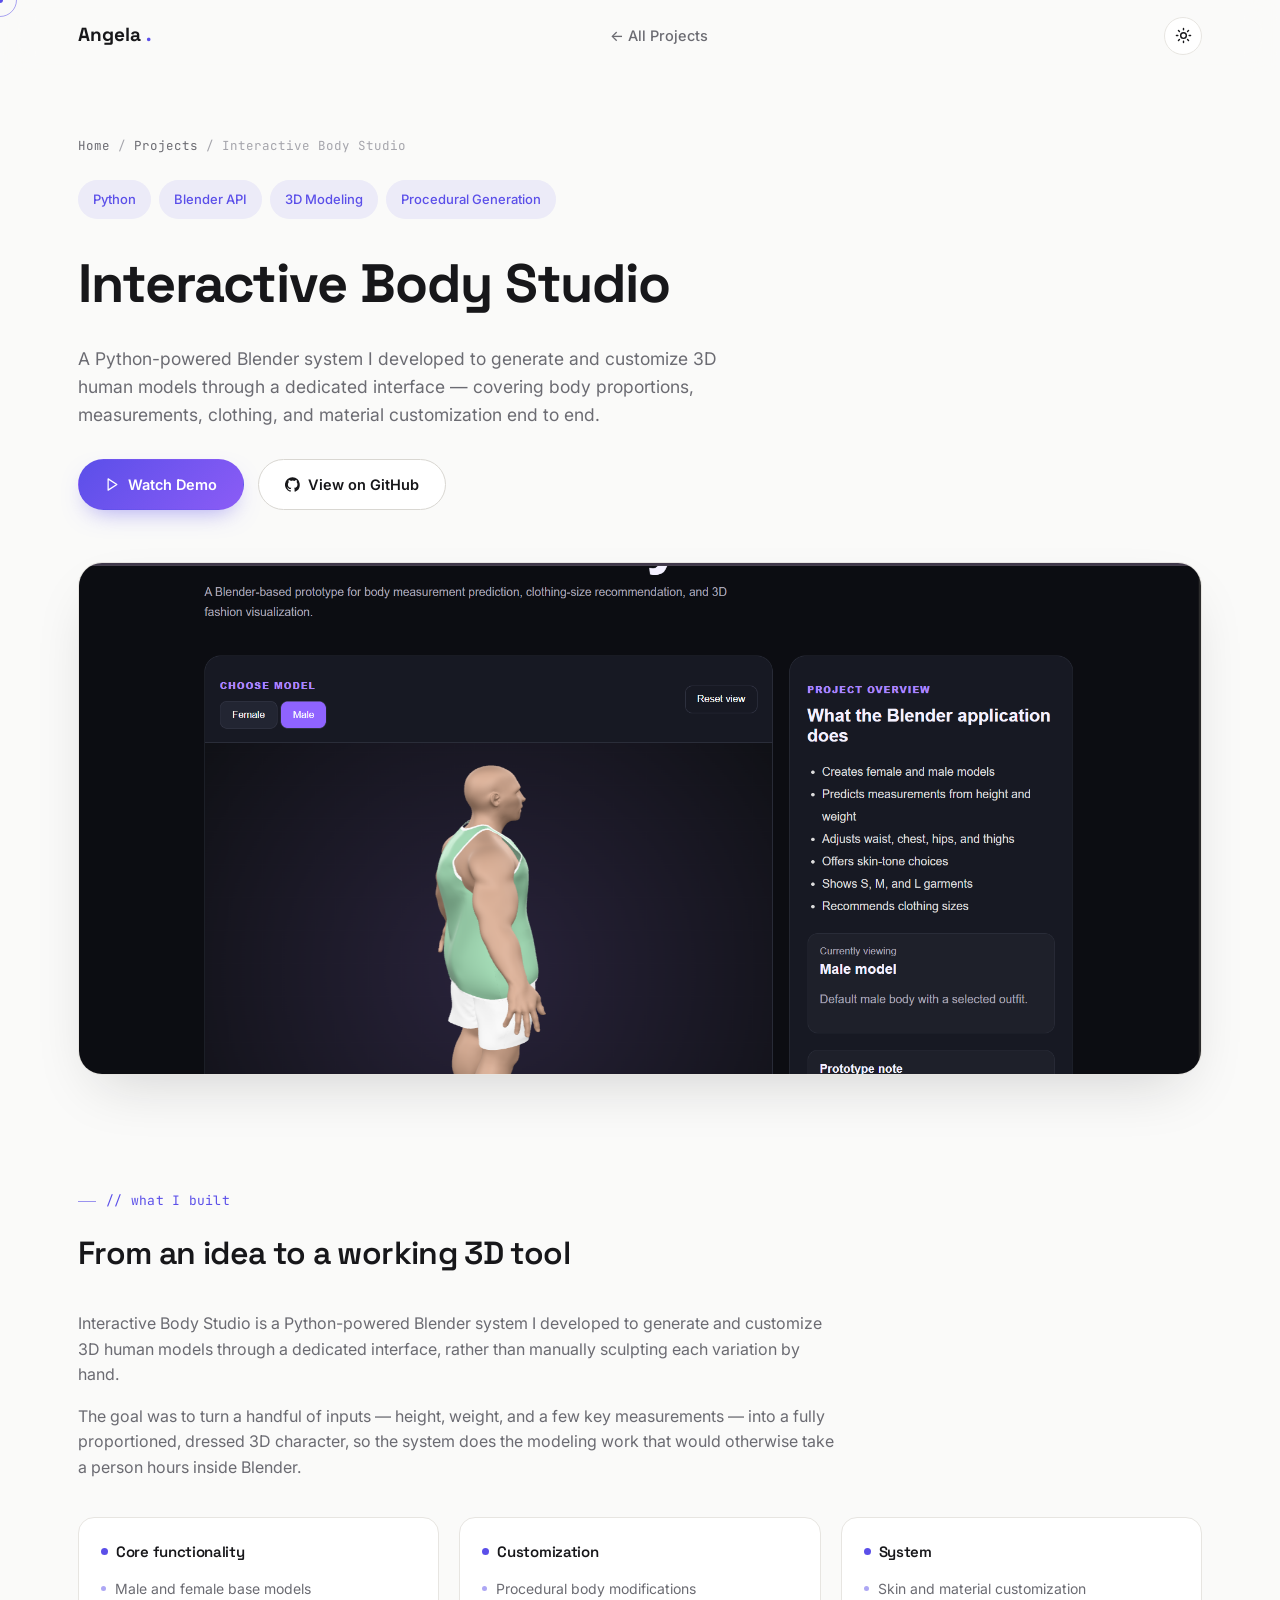
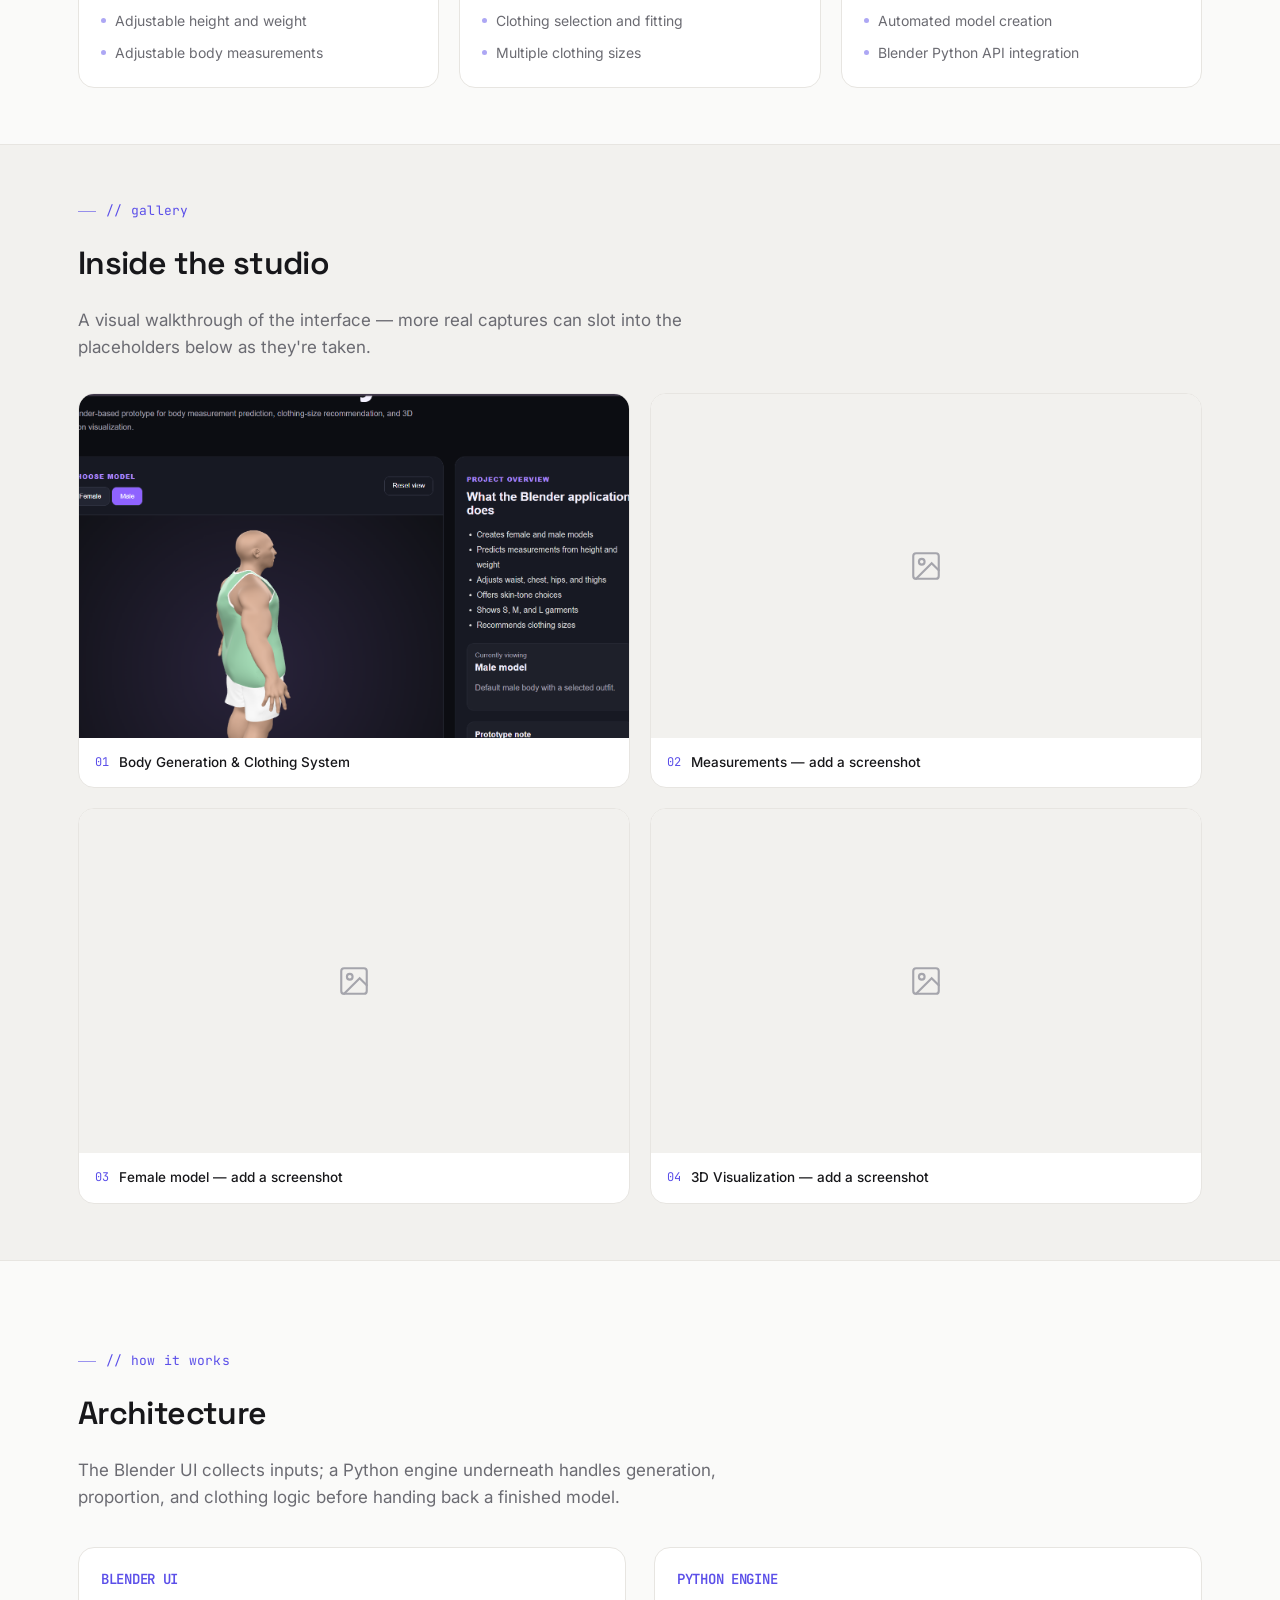
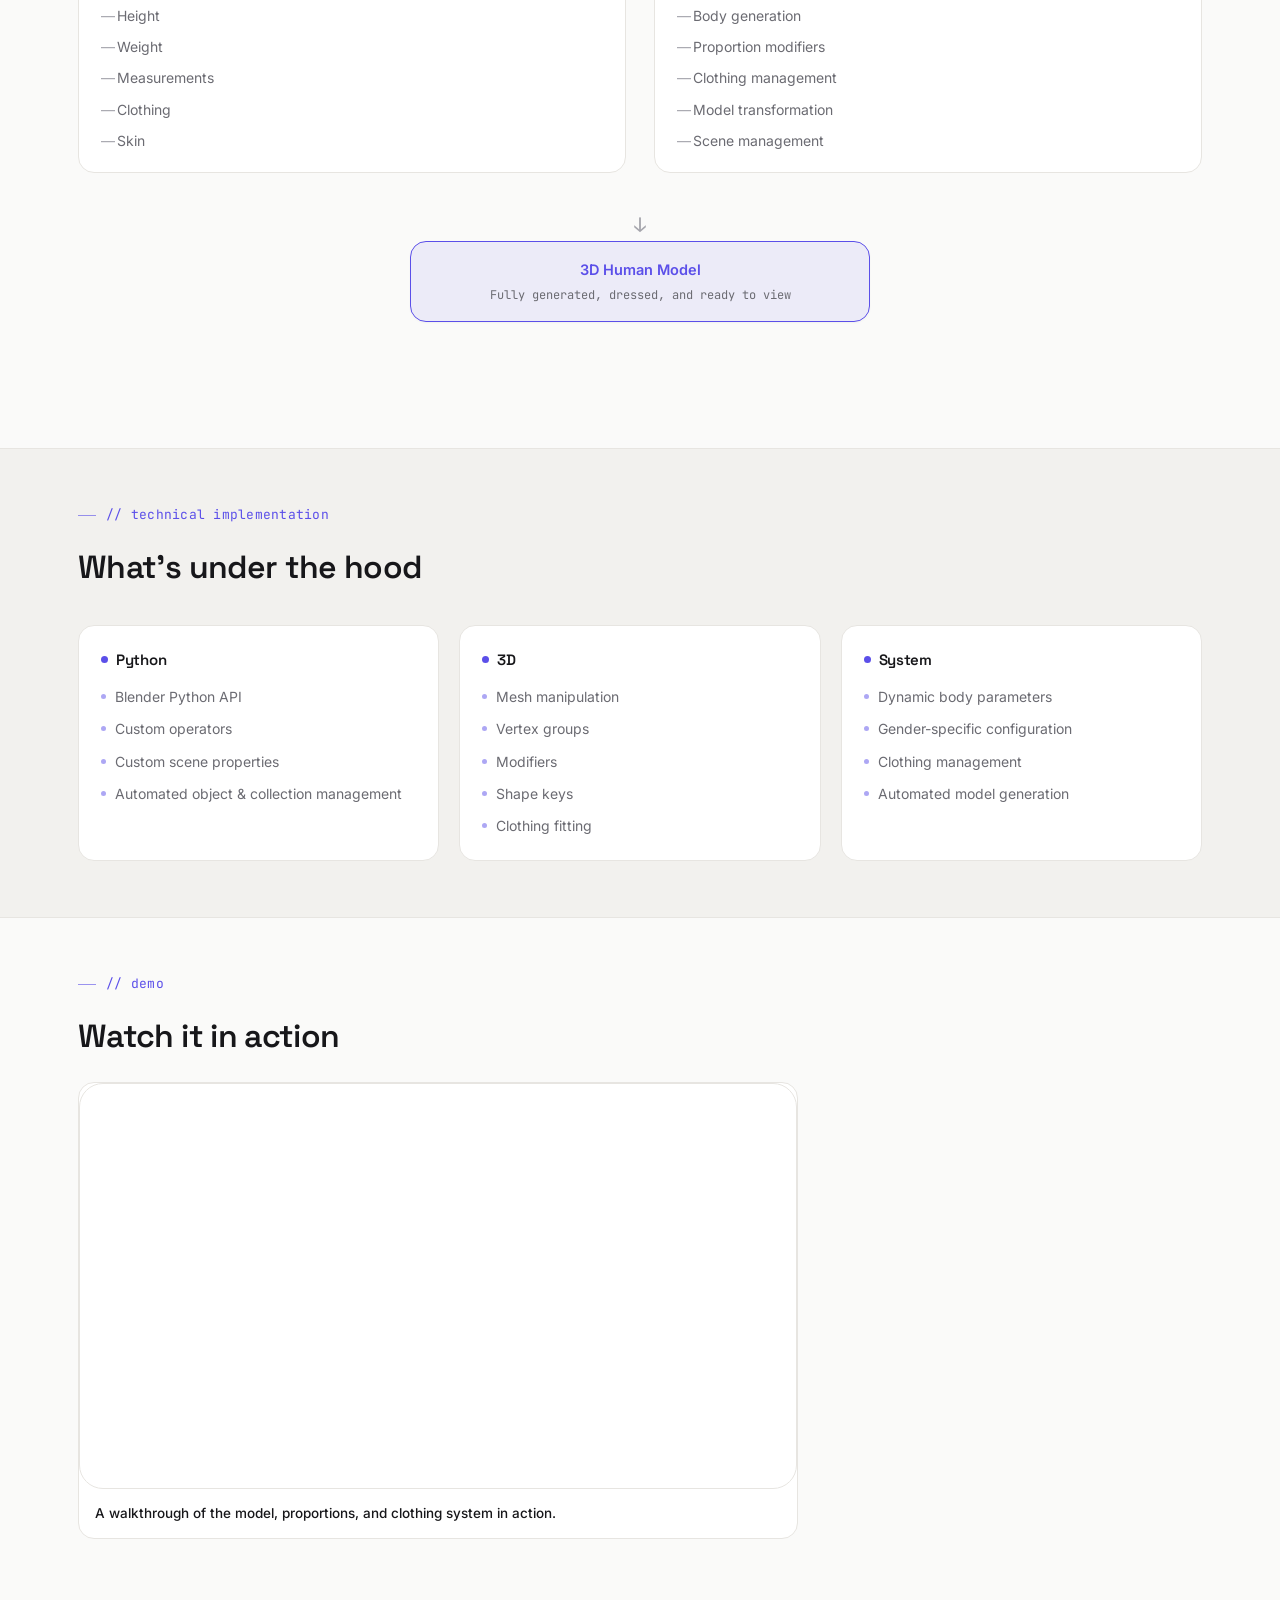
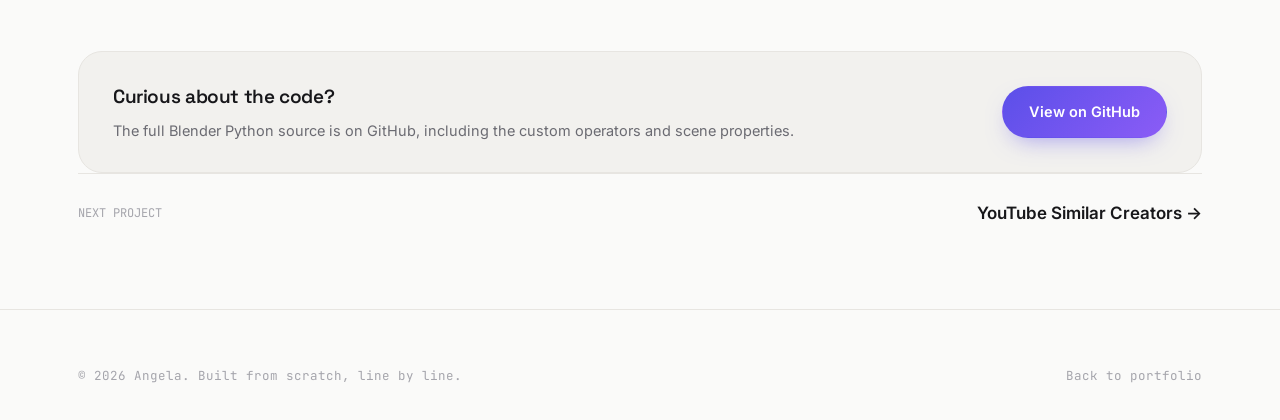
==== body-studio-case-study.html @ df81b3b7 "Initial commit" ====
<!DOCTYPE html>
<html lang="en">
<head>
<meta charset="UTF-8" />
<meta name="viewport" content="width=device-width, initial-scale=1.0" />
<title>Interactive Body Studio — Case Study · Angela</title>
<meta name="description" content="Case study: a custom Blender-based body customization system built with Python to generate and adjust 3D human models." />
<link rel="preconnect" href="https://fonts.googleapis.com">
<link rel="preconnect" href="https://fonts.gstatic.com" crossorigin>
<link href="https://fonts.googleapis.com/css2?family=Space+Grotesk:wght@500;600;700&family=Inter:wght@400;500;600;700&family=JetBrains+Mono:wght@400;500&display=swap" rel="stylesheet">
<link rel="stylesheet" href="style.css">
</head>
<body>

<div id="loader" aria-hidden="true">
  <div class="loader-mark"><span class="loader-dot"></span> Angela<span class="mono">.dev</span></div>
</div>
<div class="cursor-dot" id="cursor-dot"></div>
<div class="cursor-ring" id="cursor-ring"></div>
<div id="scroll-progress"></div>

<header id="site-header">
  <div class="wrap nav-inner">
    <a href="angela-portfolio.html#home" class="logo">Angela<span class="dot mono">.</span></a>
    <nav class="nav-links" id="nav-links" style="position:static; flex-direction:row; background:none; border:none; padding:0; transform:none; opacity:1; visibility:visible;">
      <a href="angela-portfolio.html#projects">&larr; All Projects</a>
    </nav>
    <div class="nav-actions">
      <button class="icon-btn" id="theme-toggle" aria-label="Toggle dark mode">
        <svg class="sun-icon" viewBox="0 0 24 24" fill="none" stroke="currentColor" stroke-width="2" stroke-linecap="round"><circle cx="12" cy="12" r="4"/><path d="M12 2v2M12 20v2M4.9 4.9l1.4 1.4M17.7 17.7l1.4 1.4M2 12h2M20 12h2M4.9 19.1l1.4-1.4M17.7 6.3l1.4-1.4"/></svg>
        <svg class="moon-icon" viewBox="0 0 24 24" fill="none" stroke="currentColor" stroke-width="2" stroke-linecap="round"><path d="M21 12.8A9 9 0 1 1 11.2 3a7 7 0 0 0 9.8 9.8Z"/></svg>
      </button>
    </div>
  </div>
</header>

<main>

  <!-- HERO -->
  <section class="case-hero">
    <div class="wrap">
      <div class="breadcrumb reveal in">
        <a href="angela-portfolio.html#home">Home</a><span>/</span>
        <a href="angela-portfolio.html#projects">Projects</a><span>/</span>
        <span>Interactive Body Studio</span>
      </div>
      <div class="case-tagrow reveal in">
        <span class="tag">Python</span><span class="tag">Blender API</span><span class="tag">3D Modeling</span><span class="tag">Procedural Generation</span>
      </div>
      <h1 class="reveal in">Interactive Body Studio</h1>
      <p class="dek reveal in">A Python-powered Blender system I developed to generate and customize 3D human models through a dedicated interface — covering body proportions, measurements, clothing, and material customization end to end.</p>
      <div class="case-actions reveal in">
        <a href="#demo" class="btn btn-primary">
          <svg width="15" height="15" viewBox="0 0 24 24" fill="none" stroke="currentColor" stroke-width="2" stroke-linecap="round" stroke-linejoin="round"><polygon points="5 3 19 12 5 21 5 3"/></svg>
          Watch Demo
        </a>
        <a href="#" target="_blank" rel="noopener" class="btn btn-secondary">
          <svg width="15" height="15" viewBox="0 0 24 24" fill="currentColor"><path d="M12 .3a12 12 0 0 0-3.8 23.4c.6.1.8-.3.8-.6v-2.2c-3.3.7-4-1.6-4-1.6-.6-1.4-1.4-1.8-1.4-1.8-1.1-.8.1-.8.1-.8 1.3.1 1.9 1.3 1.9 1.3 1.1 1.9 3 1.4 3.7 1 .1-.8.4-1.4.8-1.7-2.7-.3-5.4-1.3-5.4-5.9 0-1.3.5-2.4 1.2-3.2-.1-.3-.5-1.5.1-3.2 0 0 1-.3 3.3 1.2a11.4 11.4 0 0 1 6 0c2.3-1.5 3.3-1.2 3.3-1.2.6 1.7.2 2.9.1 3.2.8.8 1.2 1.9 1.2 3.2 0 4.6-2.7 5.6-5.4 5.9.4.4.8 1.1.8 2.2v3.3c0 .3.2.7.8.6A12 12 0 0 0 12 .3Z"/></svg>
          View on GitHub
        </a>
      </div>
      <div class="case-hero-media reveal in">
        <img src="assets/body-studio-male-model.png" alt="Interactive Body Studio interface showing a male 3D model wearing a size-adjustable outfit, with a project overview panel on the right" loading="lazy">
      </div>
    </div>
  </section>

  <!-- WHAT I BUILT -->
  <section class="case-section tight">
    <div class="wrap">
      <div class="section-head reveal" style="margin-bottom:32px;">
        <span class="eyebrow">// what I built</span>
        <h2>From an idea to a working 3D tool</h2>
      </div>
      <div class="case-body reveal">
        <p>Interactive Body Studio is a Python-powered Blender system I developed to generate and customize 3D human models through a dedicated interface, rather than manually sculpting each variation by hand.</p>
        <p>The goal was to turn a handful of inputs — height, weight, and a few key measurements — into a fully proportioned, dressed 3D character, so the system does the modeling work that would otherwise take a person hours inside Blender.</p>
      </div>
      <div class="tech-columns reveal-stagger" style="margin-top:36px;">
        <div class="tech-col reveal">
          <h4><span class="dot"></span>Core functionality</h4>
          <ul>
            <li>Male and female base models</li>
            <li>Adjustable height and weight</li>
            <li>Adjustable body measurements</li>
          </ul>
        </div>
        <div class="tech-col reveal">
          <h4><span class="dot"></span>Customization</h4>
          <ul>
            <li>Procedural body modifications</li>
            <li>Clothing selection and fitting</li>
            <li>Multiple clothing sizes</li>
          </ul>
        </div>
        <div class="tech-col reveal">
          <h4><span class="dot"></span>System</h4>
          <ul>
            <li>Skin and material customization</li>
            <li>Automated model creation</li>
            <li>Blender Python API integration</li>
          </ul>
        </div>
      </div>
    </div>
  </section>

  <!-- GALLERY -->
  <section class="case-section tight" style="background:var(--bg-sunken); border-top:1px solid var(--border); border-bottom:1px solid var(--border);">
    <div class="wrap">
      <div class="section-head reveal" style="margin-bottom:32px;">
        <span class="eyebrow">// gallery</span>
        <h2>Inside the studio</h2>
        <p>A visual walkthrough of the interface — more real captures can slot into the placeholders below as they're taken.</p>
      </div>
      <div class="gallery-grid reveal-stagger">
        <div class="gallery-item reveal">
          <img src="assets/body-studio-male-model.png" alt="Male model with adjustable outfit shown in the Interactive Body Studio panel" loading="lazy">
          <div class="cap"><span class="idx mono">01</span><span class="txt">Body Generation &amp; Clothing System</span></div>
        </div>
        <div class="gallery-item placeholder reveal">
          <div class="ph"><svg viewBox="0 0 24 24" fill="none" stroke="currentColor" stroke-width="1.5" stroke-linecap="round"><rect x="3" y="3" width="18" height="18" rx="2"/><circle cx="9" cy="9" r="2"/><path d="m21 15-5-5L5 21"/></svg></div>
          <div class="cap"><span class="idx mono">02</span><span class="txt">Measurements — add a screenshot</span></div>
        </div>
        <div class="gallery-item placeholder reveal">
          <div class="ph"><svg viewBox="0 0 24 24" fill="none" stroke="currentColor" stroke-width="1.5" stroke-linecap="round"><rect x="3" y="3" width="18" height="18" rx="2"/><circle cx="9" cy="9" r="2"/><path d="m21 15-5-5L5 21"/></svg></div>
          <div class="cap"><span class="idx mono">03</span><span class="txt">Female model — add a screenshot</span></div>
        </div>
        <div class="gallery-item placeholder reveal">
          <div class="ph"><svg viewBox="0 0 24 24" fill="none" stroke="currentColor" stroke-width="1.5" stroke-linecap="round"><rect x="3" y="3" width="18" height="18" rx="2"/><circle cx="9" cy="9" r="2"/><path d="m21 15-5-5L5 21"/></svg></div>
          <div class="cap"><span class="idx mono">04</span><span class="txt">3D Visualization — add a screenshot</span></div>
        </div>
      </div>
    </div>
  </section>

  <!-- HOW IT WORKS -->
  <section class="case-section">
    <div class="wrap">
      <div class="section-head reveal" style="margin-bottom:8px;">
        <span class="eyebrow">// how it works</span>
        <h2>Architecture</h2>
        <p>The Blender UI collects inputs; a Python engine underneath handles generation, proportion, and clothing logic before handing back a finished model.</p>
      </div>

      <div class="arch-split reveal-stagger">
        <div class="arch-col reveal">
          <h4>BLENDER UI</h4>
          <ul>
            <li>Height</li>
            <li>Weight</li>
            <li>Measurements</li>
            <li>Clothing</li>
            <li>Skin</li>
          </ul>
        </div>
        <div class="arch-col reveal">
          <h4>PYTHON ENGINE</h4>
          <ul>
            <li>Body generation</li>
            <li>Proportion modifiers</li>
            <li>Clothing management</li>
            <li>Model transformation</li>
            <li>Scene management</li>
          </ul>
        </div>
      </div>
      <div class="arch-diagram reveal">
        <div class="arch-arrow">↓</div>
        <div class="arch-node accent">3D Human Model<span>Fully generated, dressed, and ready to view</span></div>
      </div>
    </div>
  </section>

  <!-- TECHNICAL IMPLEMENTATION -->
  <section class="case-section tight" style="background:var(--bg-sunken); border-top:1px solid var(--border); border-bottom:1px solid var(--border);">
    <div class="wrap">
      <div class="section-head reveal" style="margin-bottom:32px;">
        <span class="eyebrow">// technical implementation</span>
        <h2>What's under the hood</h2>
      </div>
      <div class="tech-columns reveal-stagger">
        <div class="tech-col reveal">
          <h4><span class="dot"></span>Python</h4>
          <ul>
            <li>Blender Python API</li>
            <li>Custom operators</li>
            <li>Custom scene properties</li>
            <li>Automated object &amp; collection management</li>
          </ul>
        </div>
        <div class="tech-col reveal">
          <h4><span class="dot"></span>3D</h4>
          <ul>
            <li>Mesh manipulation</li>
            <li>Vertex groups</li>
            <li>Modifiers</li>
            <li>Shape keys</li>
            <li>Clothing fitting</li>
          </ul>
        </div>
        <div class="tech-col reveal">
          <h4><span class="dot"></span>System</h4>
          <ul>
            <li>Dynamic body parameters</li>
            <li>Gender-specific configuration</li>
            <li>Clothing management</li>
            <li>Automated model generation</li>
          </ul>
        </div>
      </div>
    </div>
  </section>

  <!-- DEMO -->
  <section class="case-section tight" id="demo">
    <div class="wrap">
      <div class="section-head reveal" style="margin-bottom:20px;">
        <span class="eyebrow">// demo</span>
        <h2>Watch it in action</h2>
      </div>
      <div class="gallery-item reveal" style="max-width:720px;">
        <div style="position:relative; width:100%; padding-top:56.25%; border-radius:var(--radius-lg); overflow:hidden; border:1px solid var(--border);">
          <iframe loading="lazy" style="position:absolute; top:0; left:0; width:100%; height:100%; border:none;"
            src="https://www.canva.com/design/DAHRs3_WKjk/H22M6j13ugVfVuQlateZQA/watch?embed"
            allow="fullscreen" allowfullscreen="allowfullscreen"></iframe>
        </div>
        <div class="cap"><span class="txt">A walkthrough of the model, proportions, and clothing system in action.</span></div>
      </div>
    </div>
  </section>

  <!-- CTA -->
  <section class="case-section tight">
    <div class="wrap">
      <div class="case-cta reveal">
        <div>
          <h3>Curious about the code?</h3>
          <p>The full Blender Python source is on GitHub, including the custom operators and scene properties.</p>
        </div>
        <a href="#" target="_blank" rel="noopener" class="btn btn-primary">View on GitHub</a>
      </div>
      <div class="next-project reveal">
        <span class="label">NEXT PROJECT</span>
        <a href="youtube-similar-creators-case-study.html">YouTube Similar Creators →</a>
      </div>
    </div>
  </section>

</main>

<footer>
  <div class="wrap">
    <div class="footer-bottom" style="border-top:none; padding-top:0;">
      <span>&copy; <span id="year"></span> Angela. Built from scratch, line by line.</span>
      <a href="angela-portfolio.html#home">Back to portfolio</a>
    </div>
  </div>
</footer>

<button id="fab-top" aria-label="Back to top">
  <svg viewBox="0 0 24 24" fill="none" stroke="currentColor" stroke-width="2" stroke-linecap="round"><path d="m18 15-6-6-6 6"/></svg>
</button>

<script src="shared.js"></script>
</body>
</html>
---- style.css ----
/* ==========================================================
   1. TOKENS
========================================================== */
:root{
  --bg:#FAFAF9;
  --bg-elevated:#FFFFFF;
  --bg-sunken:#F2F1EE;
  --text:#17171A;
  --text-muted:#6B6B72;
  --text-faint:#A5A5AC;
  --border:#E7E5E1;
  --border-strong:#D9D7D2;
  --accent:#5B4FE9;
  --accent-2:#8B5CF6;
  --accent-soft:rgba(91,79,233,0.09);
  --accent-soft-strong:rgba(91,79,233,0.16);
  --success:#1FA971;
  --shadow-sm:0 1px 2px rgba(20,20,25,0.04);
  --shadow-md:0 8px 24px -8px rgba(20,20,25,0.10);
  --shadow-lg:0 24px 60px -20px rgba(20,20,25,0.18);
  --radius-sm:10px;
  --radius-md:16px;
  --radius-lg:24px;
  --radius-full:999px;
  --nav-h:72px;
  --maxw:1180px;
  --ease:cubic-bezier(.16,1,.3,1);
}
html[data-theme="dark"]{
  --bg:#0A0A0C;
  --bg-elevated:#151517;
  --bg-sunken:#0F0F11;
  --text:#F2F2F4;
  --text-muted:#9A9AA2;
  --text-faint:#63636B;
  --border:#232327;
  --border-strong:#2E2E33;
  --accent:#8B7CF6;
  --accent-2:#A78BFA;
  --accent-soft:rgba(139,124,246,0.12);
  --accent-soft-strong:rgba(139,124,246,0.2);
  --shadow-sm:0 1px 2px rgba(0,0,0,0.3);
  --shadow-md:0 8px 24px -8px rgba(0,0,0,0.5);
  --shadow-lg:0 24px 60px -20px rgba(0,0,0,0.6);
}

*{box-sizing:border-box;}
html{scroll-behavior:smooth;}
@media (prefers-reduced-motion: reduce){
  html{scroll-behavior:auto;}
  *,*::before,*::after{animation-duration:0.001ms !important; animation-iteration-count:1 !important; transition-duration:0.001ms !important; scroll-behavior:auto !important;}
}
body{
  margin:0;
  background:var(--bg);
  color:var(--text);
  font-family:'Inter',system-ui,-apple-system,sans-serif;
  font-size:16px;
  line-height:1.6;
  -webkit-font-smoothing:antialiased;
  transition:background .4s var(--ease), color .4s var(--ease);
  overflow-x:hidden;
}
h1,h2,h3,h4{
  font-family:'Space Grotesk',sans-serif;
  margin:0;
  letter-spacing:-0.02em;
  color:var(--text);
}
p{margin:0;}
a{color:inherit; text-decoration:none;}
img{max-width:100%; display:block;}
button{font-family:inherit; cursor:pointer;}
ul{margin:0; padding:0; list-style:none;}
.mono{font-family:'JetBrains Mono',monospace;}

.wrap{max-width:var(--maxw); margin:0 auto; padding:0 28px;}
@media (max-width:640px){.wrap{padding:0 20px;}}

.eyebrow{
  font-family:'JetBrains Mono',monospace;
  font-size:13px;
  color:var(--accent);
  letter-spacing:0.02em;
  display:flex;
  align-items:center;
  gap:10px;
  margin-bottom:16px;
}
.eyebrow::before{content:"";width:18px;height:1px;background:var(--accent); opacity:0.6;}

section{position:relative; padding:130px 0;}
@media (max-width:900px){section{padding:88px 0;}}

.section-head{max-width:640px; margin-bottom:64px;}
.section-head h2{font-size:clamp(28px,3.4vw,42px); font-weight:600;}
.section-head p{margin-top:16px; color:var(--text-muted); font-size:17px;}

::selection{background:var(--accent); color:#fff;}

/* focus visibility */
a:focus-visible, button:focus-visible, input:focus-visible, textarea:focus-visible{
  outline:2px solid var(--accent);
  outline-offset:3px;
  border-radius:6px;
}

/* ==========================================================
   2. LOADER
========================================================== */
#loader{
  position:fixed; inset:0; z-index:9999;
  background:var(--bg);
  display:flex; align-items:center; justify-content:center;
  transition:opacity .6s var(--ease), visibility .6s var(--ease);
}
#loader.hide{opacity:0; visibility:hidden; pointer-events:none;}
.loader-mark{
  font-family:'Space Grotesk',sans-serif;
  font-size:15px;
  color:var(--text);
  display:flex; align-items:center; gap:10px;
}
.loader-dot{
  width:8px; height:8px; border-radius:50%;
  background:linear-gradient(135deg,var(--accent),var(--accent-2));
  animation:loaderPulse 1s ease-in-out infinite;
}
@keyframes loaderPulse{0%,100%{transform:scale(1); opacity:1;}50%{transform:scale(1.6); opacity:0.5;}}

/* ==========================================================
   3. SCROLL PROGRESS + CURSOR
========================================================== */
#scroll-progress{
  position:fixed; top:0; left:0; height:2.5px; width:0%;
  background:linear-gradient(90deg,var(--accent),var(--accent-2));
  z-index:1001;
}

.cursor-dot,.cursor-ring{
  position:fixed; top:0; left:0; pointer-events:none; z-index:1000;
  transform:translate(-50%,-50%);
  border-radius:50%;
}
.cursor-dot{width:6px; height:6px; background:var(--accent);}
.cursor-ring{
  width:34px; height:34px; border:1px solid var(--accent);
  opacity:0.5;
  transition:width .25s var(--ease),height .25s var(--ease), opacity .25s var(--ease), background .25s var(--ease);
}
.cursor-ring.active{width:52px; height:52px; background:var(--accent-soft); opacity:0.9;}
@media (hover:none), (max-width:900px){.cursor-dot,.cursor-ring{display:none;}}

/* ==========================================================
   4. NAVBAR
========================================================== */
header{
  position:fixed; top:0; left:0; right:0; z-index:900;
  height:var(--nav-h);
  display:flex; align-items:center;
  background:color-mix(in srgb, var(--bg) 78%, transparent);
  backdrop-filter:blur(16px) saturate(160%);
  -webkit-backdrop-filter:blur(16px) saturate(160%);
  border-bottom:1px solid transparent;
  transition:border-color .3s var(--ease), background .3s var(--ease);
}
header.scrolled{border-bottom-color:var(--border);}
.nav-inner{width:100%; display:flex; align-items:center; justify-content:space-between;}
.logo{
  font-family:'Space Grotesk',sans-serif;
  font-weight:700; font-size:19px;
  display:flex; align-items:center; gap:2px;
}
.logo .dot{color:var(--accent);}
.nav-links{display:flex; align-items:center; gap:2px;}
.nav-links a{
  position:relative;
  font-size:14.5px; font-weight:500; color:var(--text-muted);
  padding:9px 15px; border-radius:var(--radius-full);
  transition:color .2s, background .2s;
}
.nav-links a:hover{color:var(--text); background:var(--bg-sunken);}
.nav-links a.active{color:var(--text);}
.nav-links a.active::after{
  content:""; position:absolute; left:15px; right:15px; bottom:4px; height:2px;
  background:linear-gradient(90deg,var(--accent),var(--accent-2)); border-radius:2px;
}
.nav-actions{display:flex; align-items:center; gap:10px;}
.icon-btn{
  width:38px; height:38px; border-radius:50%;
  display:flex; align-items:center; justify-content:center;
  border:1px solid var(--border); background:var(--bg-elevated);
  color:var(--text); transition:border-color .2s, transform .2s;
}
.icon-btn:hover{border-color:var(--accent); transform:translateY(-1px);}
.icon-btn svg{width:17px; height:17px;}
.moon-icon{display:none;}
html[data-theme="dark"] .moon-icon{display:block;}
html[data-theme="dark"] .sun-icon{display:none;}

.burger{display:none; width:38px; height:38px; border-radius:50%; border:1px solid var(--border); background:var(--bg-elevated); align-items:center; justify-content:center;}
.burger span{position:relative; width:16px; height:1.4px; background:var(--text); display:block;}
.burger span::before,.burger span::after{content:""; position:absolute; width:16px; height:1.4px; background:var(--text); left:0; transition:transform .25s;}
.burger span::before{top:-5px;} .burger span::after{top:5px;}
.burger.open span{background:transparent;}
.burger.open span::before{transform:translateY(5px) rotate(45deg);}
.burger.open span::after{transform:translateY(-5px) rotate(-45deg);}

@media (max-width:900px){
  .nav-links{
    position:fixed; top:var(--nav-h); left:0; right:0;
    flex-direction:column; align-items:stretch; gap:2px;
    background:var(--bg-elevated); border-bottom:1px solid var(--border);
    padding:12px; transform:translateY(-8px); opacity:0; visibility:hidden;
    transition:all .3s var(--ease);
  }
  .nav-links.open{transform:translateY(0); opacity:1; visibility:visible;}
  .nav-links a{padding:13px 16px; border-radius:10px;}
  .burger{display:flex;}
}

/* ==========================================================
   5. BUTTONS
========================================================== */
.btn{
  display:inline-flex; align-items:center; justify-content:center; gap:8px;
  padding:13px 26px; border-radius:var(--radius-full);
  font-size:14.5px; font-weight:600;
  border:1px solid transparent; white-space:nowrap;
  transition:transform .25s var(--ease), box-shadow .25s var(--ease), background .25s, border-color .25s;
}
.btn-primary{
  background:linear-gradient(135deg,var(--accent),var(--accent-2));
  color:#fff; box-shadow:0 10px 24px -10px rgba(91,79,233,0.55);
}
.btn-primary:hover{transform:translateY(-2px); box-shadow:0 16px 32px -10px rgba(91,79,233,0.6);}
.btn-secondary{
  background:var(--bg-elevated); color:var(--text); border-color:var(--border-strong);
}
.btn-secondary:hover{border-color:var(--accent); transform:translateY(-2px);}
.btn-sm{padding:9px 18px; font-size:13.5px;}

/* ==========================================================
   6. HERO
========================================================== */
#home{
  padding-top:calc(var(--nav-h) + 90px);
  padding-bottom:80px;
  min-height:100vh;
  display:flex; align-items:center;
  overflow:hidden;
}
.hero-grid{
  display:grid; grid-template-columns:1.1fr 0.9fr; gap:40px; align-items:center; width:100%;
}
@media (max-width:900px){.hero-grid{grid-template-columns:1fr; text-align:center;}}

.hero-eyebrow{display:inline-flex; align-items:center; gap:10px; padding:7px 14px 7px 8px; border:1px solid var(--border); border-radius:var(--radius-full); font-family:'JetBrains Mono',monospace; font-size:12.5px; color:var(--text-muted); margin-bottom:26px; background:var(--bg-elevated);}
.hero-eyebrow .pulse{width:7px; height:7px; border-radius:50%; background:var(--success); box-shadow:0 0 0 0 rgba(31,169,113,0.6); animation:pulseRing 2s infinite;}
@keyframes pulseRing{0%{box-shadow:0 0 0 0 rgba(31,169,113,.55);}70%{box-shadow:0 0 0 8px rgba(31,169,113,0);}100%{box-shadow:0 0 0 0 rgba(31,169,113,0);}}

.hero h1{font-size:clamp(38px,6.4vw,72px); font-weight:700; line-height:1.04;}
.hero h1 .grad{
  background:linear-gradient(100deg,var(--accent),var(--accent-2) 60%, #C084FC);
  -webkit-background-clip:text; background-clip:text; color:transparent;
}
.caret{display:inline-block; color:var(--accent); animation:blink 1.1s step-end infinite; font-weight:400;}
@keyframes blink{50%{opacity:0;}}

.hero-roles{margin-top:20px; font-size:clamp(17px,2vw,21px); color:var(--text-muted); font-weight:500;}
.hero-roles b{color:var(--text); font-weight:600;}
.hero-tagline{margin-top:14px; max-width:480px; color:var(--text-muted); font-size:16.5px;}
@media (max-width:900px){.hero-tagline{margin-left:auto; margin-right:auto;}}

.hero-actions{display:flex; gap:14px; margin-top:38px; flex-wrap:wrap;}
@media (max-width:900px){.hero-actions{justify-content:center;}}

.hero-visual{position:relative; height:440px; display:flex; align-items:center; justify-content:center;}
@media (max-width:900px){.hero-visual{height:320px; margin-top:20px;}}
.blob{position:absolute; border-radius:50%; filter:blur(50px); opacity:0.55; animation:floatBlob 10s ease-in-out infinite;}
.blob1{width:280px; height:280px; background:radial-gradient(circle,var(--accent),transparent 70%); top:0; left:10%; animation-delay:0s;}
.blob2{width:220px; height:220px; background:radial-gradient(circle,var(--accent-2),transparent 70%); bottom:0; right:5%; animation-delay:-3s;}
.blob3{width:160px; height:160px; background:radial-gradient(circle,#C084FC,transparent 70%); top:35%; right:25%; animation-delay:-6s;}
@keyframes floatBlob{0%,100%{transform:translate(0,0) scale(1);}33%{transform:translate(18px,-22px) scale(1.06);}66%{transform:translate(-14px,16px) scale(0.96);}}

.avatar-frame{
  position:relative; width:280px; height:280px; border-radius:50%;
  background:var(--bg-elevated);
  border:1px solid var(--border);
  box-shadow:var(--shadow-lg);
  display:flex; align-items:center; justify-content:center;
  z-index:2;
}
.avatar-frame::before{
  content:""; position:absolute; inset:-2px; border-radius:50%; padding:2px;
  background:conic-gradient(from 180deg, var(--accent), var(--accent-2), #C084FC, var(--accent));
  -webkit-mask:linear-gradient(#fff 0 0) content-box, linear-gradient(#fff 0 0);
  -webkit-mask-composite:xor; mask-composite:exclude;
  animation:spin 8s linear infinite;
}
@keyframes spin{to{transform:rotate(360deg);}}
.avatar-frame svg{width:70%; height:70%;}

.float-chip{
  position:absolute; display:flex; align-items:center; gap:8px;
  background:var(--bg-elevated); border:1px solid var(--border); border-radius:var(--radius-full);
  padding:9px 14px; font-family:'JetBrains Mono',monospace; font-size:12.5px; box-shadow:var(--shadow-md);
  animation:floatChip 6s ease-in-out infinite; z-index:3;
}
.float-chip.c1{top:8%; right:0;}
.float-chip.c2{bottom:12%; left:-4%; animation-delay:-2.5s;}
@keyframes floatChip{0%,100%{transform:translateY(0);}50%{transform:translateY(-10px);}}
@media (max-width:900px){.float-chip{display:none;}}

.scroll-cue{
  position:absolute; bottom:28px; left:50%; transform:translateX(-50%);
  display:flex; flex-direction:column; align-items:center; gap:8px;
  color:var(--text-faint); font-size:11px; font-family:'JetBrains Mono',monospace;
}
.scroll-cue .line{width:1px; height:30px; background:linear-gradient(var(--text-faint),transparent); animation:scrollLine 2s ease-in-out infinite;}
@keyframes scrollLine{0%{transform:scaleY(0); transform-origin:top;}50%{transform:scaleY(1); transform-origin:top;}51%{transform-origin:bottom;}100%{transform:scaleY(0); transform-origin:bottom;}}
@media (max-width:900px){.scroll-cue{display:none;}}

/* ==========================================================
   7. SCROLL REVEAL
========================================================== */
.reveal{opacity:0; transform:translateY(28px); transition:opacity .8s var(--ease), transform .8s var(--ease);}
.reveal.in{opacity:1; transform:translateY(0);}
.reveal-stagger .reveal:nth-child(1){transition-delay:.05s;}
.reveal-stagger .reveal:nth-child(2){transition-delay:.12s;}
.reveal-stagger .reveal:nth-child(3){transition-delay:.19s;}
.reveal-stagger .reveal:nth-child(4){transition-delay:.26s;}
.reveal-stagger .reveal:nth-child(5){transition-delay:.33s;}
.reveal-stagger .reveal:nth-child(6){transition-delay:.40s;}

/* ==========================================================
   8. ABOUT
========================================================== */
.about-grid{display:block;}
.about-copy{max-width:none;}
.about-copy p{color:var(--text-muted); font-size:16.5px; margin-bottom:18px;}
.about-copy strong{color:var(--text); font-weight:600;}
.about-copy .lead{font-size:19px; color:var(--text); font-weight:500; margin-bottom:22px;}

.facts-grid{display:grid; grid-template-columns:1fr 1fr; gap:14px;}
.fact-card{
  background:var(--bg-elevated); border:1px solid var(--border); border-radius:var(--radius-md);
  padding:20px; transition:transform .3s var(--ease), border-color .3s, box-shadow .3s;
}
.fact-card:hover{transform:translateY(-4px); border-color:var(--border-strong); box-shadow:var(--shadow-md);}
.fact-card .emoji{font-size:24px; display:block; margin-bottom:10px;}
.fact-card p{font-size:14px; color:var(--text-muted); font-weight:500;}

/* ==========================================================
   9. SKILLS
========================================================== */
.skills-grid{display:grid; grid-template-columns:repeat(4,1fr); gap:20px;}
@media (max-width:1100px){.skills-grid{grid-template-columns:1fr 1fr;}}
@media (max-width:640px){.skills-grid{grid-template-columns:1fr;}}
.skill-card{
  background:var(--bg-elevated); border:1px solid var(--border); border-radius:var(--radius-lg);
  padding:26px; transition:border-color .3s, transform .3s var(--ease), box-shadow .3s;
}
.skill-card:hover{border-color:var(--border-strong); box-shadow:var(--shadow-md); transform:translateY(-3px);}
.skill-card h3{font-size:16px; font-weight:600; margin-bottom:20px; display:flex; align-items:center; gap:10px;}
.skill-card h3 .ico{width:20px; height:20px; color:var(--accent);}
.skill-row{margin-bottom:16px;}
.skill-row:last-child{margin-bottom:0;}
.skill-row .top{display:flex; justify-content:space-between; font-size:13.5px; margin-bottom:7px; color:var(--text-muted);}
.skill-row .top span:first-child{color:var(--text); font-weight:500;}
.bar-track{height:6px; border-radius:var(--radius-full); background:var(--bg-sunken); overflow:hidden;}
.bar-fill{
  height:100%; border-radius:var(--radius-full); width:0%;
  background:linear-gradient(90deg,var(--accent),var(--accent-2));
  transition:width 1.1s var(--ease);
}
.skill-card.other{grid-column:1 / -1;}
.tag-cloud{display:flex; flex-wrap:wrap; gap:10px;}
.tag{
  padding:8px 14px; border-radius:var(--radius-full); background:var(--accent-soft); color:var(--accent);
  font-size:13px; font-weight:500; border:1px solid transparent;
}

/* ==========================================================
   10. PROJECTS
========================================================== */
.projects-controls{display:flex; flex-wrap:wrap; gap:12px; justify-content:space-between; align-items:center; margin-bottom:40px;}
.filter-row{display:flex; flex-wrap:wrap; gap:8px;}
.filter-pill{
  padding:9px 16px; border-radius:var(--radius-full); border:1px solid var(--border); background:var(--bg-elevated);
  font-size:13.5px; font-weight:500; color:var(--text-muted); transition:all .2s;
}
.filter-pill:hover{border-color:var(--accent);}
.filter-pill.active{background:var(--text); color:var(--bg); border-color:var(--text);}
html[data-theme="dark"] .filter-pill.active{background:var(--accent); border-color:var(--accent); color:#fff;}
.search-box{
  display:flex; align-items:center; gap:8px; padding:9px 16px; border:1px solid var(--border);
  border-radius:var(--radius-full); background:var(--bg-elevated); min-width:220px;
}
.search-box svg{width:15px; height:15px; color:var(--text-faint); flex-shrink:0;}
.search-box input{border:none; background:transparent; outline:none; color:var(--text); font-size:13.5px; width:100%;}
.search-box input::placeholder{color:var(--text-faint);}

.projects-grid{display:grid; grid-template-columns:repeat(2,1fr); gap:24px;}
@media (max-width:820px){.projects-grid{grid-template-columns:1fr;}}
.project-card{
  background:var(--bg-elevated); border:1px solid var(--border); border-radius:var(--radius-lg);
  overflow:hidden; transition:transform .35s var(--ease), box-shadow .35s var(--ease), border-color .35s;
  display:flex; flex-direction:column;
}
.project-card:hover{transform:translateY(-6px); box-shadow:var(--shadow-lg); border-color:var(--border-strong);}
.project-media{
  position:relative; height:180px;
  background:linear-gradient(135deg, var(--accent-soft), var(--accent-soft-strong));
  display:flex; align-items:center; justify-content:center; overflow:hidden;
}
.project-media svg{width:56px; height:56px; color:var(--accent); opacity:0.85; transition:transform .4s var(--ease);}
.project-card:hover .project-media svg{transform:scale(1.1) rotate(-4deg);}
.project-media::after{
  content:""; position:absolute; inset:0;
  background:radial-gradient(circle at 30% 20%, rgba(255,255,255,.35), transparent 55%);
}
.badge-featured{
  position:absolute; top:14px; left:14px; z-index:2;
  background:var(--text); color:var(--bg); font-size:11px; font-weight:600; letter-spacing:.02em;
  padding:5px 11px; border-radius:var(--radius-full); font-family:'JetBrains Mono',monospace;
}
html[data-theme="dark"] .badge-featured{background:var(--accent); color:#fff;}
.project-body{padding:24px; display:flex; flex-direction:column; gap:12px; flex:1;}
.project-body h3{font-size:19px; font-weight:600;}
.project-body p{color:var(--text-muted); font-size:14.5px; line-height:1.6;}
.tech-row{display:flex; flex-wrap:wrap; gap:7px; margin-top:2px;}
.tech-pill{font-family:'JetBrains Mono',monospace; font-size:11.5px; color:var(--text-muted); background:var(--bg-sunken); padding:5px 10px; border-radius:6px;}
.project-actions{display:flex; gap:10px; margin-top:auto; padding-top:8px;}
.project-actions .btn{flex:1;}

/* ==========================================================
   11. TIMELINE
========================================================== */
.timeline{position:relative; margin-top:10px;}
.timeline::before{content:""; position:absolute; left:20px; top:6px; bottom:6px; width:1.5px; background:linear-gradient(var(--border-strong),var(--border-strong) 90%, transparent);}
@media (min-width:800px){.timeline::before{left:50%; transform:translateX(-50%);}}
.t-item{position:relative; padding-left:56px; margin-bottom:44px;}
.t-item:last-child{margin-bottom:0;}
@media (min-width:800px){
  .t-item{width:50%; padding-left:0; padding-right:56px; text-align:right;}
  .t-item:nth-child(even){margin-left:50%; padding-right:0; padding-left:56px; text-align:left;}
}
.t-dot{
  position:absolute; left:12px; top:2px; width:17px; height:17px; border-radius:50%;
  background:var(--bg); border:2.5px solid var(--accent); z-index:2;
}
@media (min-width:800px){
  .t-item{right:0;} 
  .t-item .t-dot{left:auto; right:-8.5px;}
  .t-item:nth-child(even) .t-dot{left:-8.5px; right:auto;}
}
.t-card{background:var(--bg-elevated); border:1px solid var(--border); border-radius:var(--radius-md); padding:22px 24px; display:inline-block; text-align:left; width:100%; transition:border-color .3s, box-shadow .3s, transform .3s var(--ease);}
.t-card:hover{border-color:var(--border-strong); box-shadow:var(--shadow-md); transform:translateY(-3px);}
.t-card.placeholder{border-style:dashed;}
.t-period{font-family:'JetBrains Mono',monospace; font-size:12px; color:var(--accent); margin-bottom:8px; display:block;}
.t-card h3{font-size:17px; font-weight:600; margin-bottom:4px;}
.t-org{font-size:13.5px; color:var(--text-muted); font-weight:500; margin-bottom:10px; display:block;}
.t-card p{font-size:14px; color:var(--text-muted); margin-bottom:10px;}
.t-tags{display:flex; flex-wrap:wrap; gap:6px;}
.t-tags span{font-size:11.5px; background:var(--bg-sunken); color:var(--text-muted); padding:4px 9px; border-radius:6px; font-family:'JetBrains Mono',monospace;}

.certs-row{display:grid; grid-template-columns:repeat(4,1fr); gap:16px; margin-top:56px;}
@media (max-width:820px){.certs-row{grid-template-columns:1fr 1fr;}}
.cert-card{background:var(--bg-elevated); border:1px solid var(--border); border-radius:var(--radius-md); padding:20px; text-align:center; transition:transform .3s var(--ease), border-color .3s;}
.cert-card:hover{transform:translateY(-4px); border-color:var(--accent);}
.cert-card .ico{width:30px; height:30px; margin:0 auto 12px; color:var(--accent);}
.cert-card p{font-size:13.5px; font-weight:600;}
.cert-card span{font-size:11.5px; color:var(--text-faint); font-family:'JetBrains Mono',monospace;}

/* ==========================================================
   12. STATS
========================================================== */
.stats-band{background:var(--bg-sunken); border-top:1px solid var(--border); border-bottom:1px solid var(--border);}
.stats-grid{display:grid; grid-template-columns:repeat(4,1fr); gap:20px; text-align:center;}
@media (max-width:700px){.stats-grid{grid-template-columns:1fr 1fr;}}
.stat h3{font-size:clamp(32px,4vw,48px); font-weight:700; background:linear-gradient(135deg,var(--accent),var(--accent-2)); -webkit-background-clip:text; background-clip:text; color:transparent;}
.stat p{margin-top:6px; font-size:13.5px; color:var(--text-muted); font-weight:500;}

/* ==========================================================
   13. TESTIMONIALS
========================================================== */
.testi-grid{display:grid; grid-template-columns:repeat(3,1fr); gap:22px;}
@media (max-width:900px){.testi-grid{grid-template-columns:1fr;}}
.testi-card{background:var(--bg-elevated); border:1px solid var(--border); border-radius:var(--radius-lg); padding:26px; display:flex; flex-direction:column; gap:16px; transition:transform .3s var(--ease), box-shadow .3s;}
.testi-card:hover{transform:translateY(-4px); box-shadow:var(--shadow-md);}
.testi-card .quote-mark{font-family:'Space Grotesk',sans-serif; font-size:32px; color:var(--accent); opacity:.5; line-height:1;}
.testi-card p.body{font-size:14.5px; color:var(--text-muted); flex:1;}
.testi-person{display:flex; align-items:center; gap:12px;}
.testi-avatar{width:38px; height:38px; border-radius:50%; background:linear-gradient(135deg,var(--accent),var(--accent-2)); display:flex; align-items:center; justify-content:center; color:#fff; font-size:13px; font-weight:600; font-family:'Space Grotesk',sans-serif;}
.testi-person h4{font-size:13.5px; font-weight:600;}
.testi-person span{font-size:12px; color:var(--text-faint);}
.testi-note{margin-top:28px; font-size:12.5px; color:var(--text-faint); font-family:'JetBrains Mono',monospace; text-align:center;}

/* ==========================================================
   14. GITHUB
========================================================== */
.gh-top{display:grid; grid-template-columns:repeat(4,1fr); gap:16px; margin-bottom:32px;}
@media (max-width:820px){.gh-top{grid-template-columns:1fr 1fr;}}
.gh-stat{background:var(--bg-elevated); border:1px solid var(--border); border-radius:var(--radius-md); padding:20px; text-align:center;}
.gh-stat h3{font-size:26px; font-weight:700;}
.gh-stat span{font-size:12px; color:var(--text-muted); font-family:'JetBrains Mono',monospace;}
.gh-panel{background:var(--bg-elevated); border:1px solid var(--border); border-radius:var(--radius-lg); padding:26px; margin-bottom:24px;}
.gh-panel h3{font-size:15px; font-weight:600; margin-bottom:18px; display:flex; align-items:center; gap:8px;}
.contrib-grid{display:grid; grid-template-columns:repeat(26,1fr); gap:3px;}
.contrib-cell{aspect-ratio:1; border-radius:2.5px; background:var(--bg-sunken);}
.repos-grid{display:grid; grid-template-columns:repeat(2,1fr); gap:14px;}
@media (max-width:700px){.repos-grid{grid-template-columns:1fr;}}
.repo-card{border:1px solid var(--border); border-radius:var(--radius-md); padding:16px 18px; transition:border-color .2s, transform .2s var(--ease);}
.repo-card:hover{border-color:var(--accent); transform:translateY(-2px);}
.repo-card .name{font-size:14px; font-weight:600; font-family:'JetBrains Mono',monospace; color:var(--accent); display:block; margin-bottom:6px;}
.repo-card p{font-size:13px; color:var(--text-muted); margin-bottom:10px;}
.repo-meta{display:flex; gap:14px; font-size:12px; color:var(--text-faint);}
.repo-meta span{display:flex; align-items:center; gap:5px;}
.repo-meta svg{width:12px; height:12px;}
.gh-fallback-note{font-size:12px; color:var(--text-faint); text-align:center; margin-top:10px; font-family:'JetBrains Mono',monospace;}

/* ==========================================================
   15. CONTACT
========================================================== */
.contact-grid{display:grid; grid-template-columns:0.85fr 1.15fr; gap:56px;}
@media (max-width:900px){.contact-grid{grid-template-columns:1fr; gap:40px;}}
.contact-info h2{font-size:clamp(28px,3.4vw,40px); margin-bottom:16px;}
.contact-info > p{color:var(--text-muted); font-size:16px; margin-bottom:32px;}
.contact-list{display:flex; flex-direction:column; gap:12px;}
.contact-item{
  display:flex; align-items:center; gap:14px; padding:14px 16px; border:1px solid var(--border);
  border-radius:var(--radius-md); background:var(--bg-elevated); transition:border-color .2s, transform .2s var(--ease);
}
.contact-item:hover{border-color:var(--accent); transform:translateX(4px);}
.contact-item .ic{width:38px; height:38px; border-radius:10px; background:var(--accent-soft); color:var(--accent); display:flex; align-items:center; justify-content:center; flex-shrink:0;}
.contact-item .ic svg{width:18px; height:18px;}
.contact-item .label{font-size:11.5px; color:var(--text-faint); font-family:'JetBrains Mono',monospace;}
.contact-item .value{font-size:14.5px; font-weight:500;}

.contact-form{background:var(--bg-elevated); border:1px solid var(--border); border-radius:var(--radius-lg); padding:34px; box-shadow:var(--shadow-sm);}
.form-row{margin-bottom:20px;}
.form-row label{display:block; font-size:13px; font-weight:500; margin-bottom:8px; color:var(--text-muted);}
.form-row input, .form-row textarea{
  width:100%; padding:13px 15px; border-radius:12px; border:1px solid var(--border); background:var(--bg-sunken);
  color:var(--text); font-family:inherit; font-size:14.5px; transition:border-color .2s, background .2s;
  resize:vertical;
}
.form-row input:focus, .form-row textarea:focus{border-color:var(--accent); background:var(--bg-elevated); outline:none;}
.form-row textarea{min-height:120px;}
.submit-btn{width:100%; position:relative; overflow:hidden;}
.submit-btn .spinner{width:15px; height:15px; border:2px solid rgba(255,255,255,.4); border-top-color:#fff; border-radius:50%; display:none; animation:spin 0.7s linear infinite;}
.submit-btn.loading .btn-label{opacity:0;}
.submit-btn.loading .spinner{display:block; position:absolute;}
.form-success{
  display:none; align-items:center; gap:10px; margin-top:14px; padding:12px 14px; border-radius:10px;
  background:rgba(31,169,113,0.1); color:var(--success); font-size:13.5px; font-weight:500;
}
.form-success.show{display:flex;}
.form-success svg{width:16px; height:16px; flex-shrink:0;}

/* ==========================================================
   16. FOOTER
========================================================== */
footer{padding:56px 0 34px; border-top:1px solid var(--border);}
.footer-top{display:flex; justify-content:space-between; align-items:flex-start; flex-wrap:wrap; gap:24px; margin-bottom:36px;}
.footer-msg{max-width:420px;}
.footer-msg .logo{margin-bottom:12px;}
.footer-msg p{color:var(--text-muted); font-size:14.5px;}
.footer-socials{display:flex; gap:10px;}
.footer-bottom{display:flex; justify-content:space-between; align-items:center; flex-wrap:wrap; gap:12px; padding-top:24px; border-top:1px solid var(--border); font-size:12.5px; color:var(--text-faint); font-family:'JetBrains Mono',monospace;}
.footer-bottom a{color:var(--text-faint); transition:color .2s;}
.footer-bottom a:hover{color:var(--accent);}

/* ==========================================================
   17. BACK TO TOP FAB
========================================================== */
#fab-top{
  position:fixed; bottom:26px; right:26px; z-index:800;
  width:46px; height:46px; border-radius:50%;
  background:var(--text); color:var(--bg);
  display:flex; align-items:center; justify-content:center;
  box-shadow:var(--shadow-lg);
  opacity:0; visibility:hidden; transform:translateY(10px);
  transition:opacity .3s var(--ease), transform .3s var(--ease), visibility .3s;
  border:none;
}
html[data-theme="dark"] #fab-top{background:var(--accent); color:#fff;}
#fab-top.show{opacity:1; visibility:visible; transform:translateY(0);}
#fab-top svg{width:18px; height:18px;}

.glow-bg{position:absolute; inset:0; overflow:hidden; pointer-events:none; z-index:0;}
.glow-bg span{position:absolute; border-radius:50%; filter:blur(90px); opacity:0.18;}

/* ==========================================================
   18. CASE STUDY PAGES
========================================================== */
.case-hero{padding-top:calc(var(--nav-h) + 64px); padding-bottom:60px;}
.breadcrumb{display:flex; align-items:center; gap:8px; font-family:'JetBrains Mono',monospace; font-size:12.5px; color:var(--text-faint); margin-bottom:24px;}
.breadcrumb a{color:var(--text-muted); transition:color .2s;}
.breadcrumb a:hover{color:var(--accent);}
.case-tagrow{display:flex; flex-wrap:wrap; gap:8px; margin:18px 0 22px;}
.case-hero h1{font-size:clamp(32px,5vw,54px); font-weight:700; max-width:800px;}
.case-hero .dek{margin-top:18px; max-width:660px; font-size:17.5px; color:var(--text-muted);}
.case-hero .case-actions{display:flex; gap:14px; margin-top:30px; flex-wrap:wrap;}

.case-hero-media{
  margin-top:52px; border-radius:var(--radius-lg); overflow:hidden; border:1px solid var(--border);
  box-shadow:var(--shadow-lg); background:var(--bg-sunken);
}
.case-hero-media img{width:100%; display:block;}

.case-section{padding:90px 0;}
.case-section.tight{padding:56px 0;}
@media (max-width:900px){.case-section{padding:60px 0;}}
.case-section h2{font-size:clamp(24px,3vw,32px); font-weight:600; margin-bottom:18px;}
.case-section > .wrap > p.section-lead{color:var(--text-muted); font-size:16.5px; max-width:680px; margin-bottom:8px;}
.case-body p{color:var(--text-muted); font-size:16px; max-width:760px; margin-bottom:16px;}
.case-body p:last-child{margin-bottom:0;}

.gallery-grid{display:grid; grid-template-columns:repeat(2,1fr); gap:20px;}
@media (max-width:760px){.gallery-grid{grid-template-columns:1fr;}}
.gallery-item{
  border:1px solid var(--border); border-radius:var(--radius-md); overflow:hidden; background:var(--bg-elevated);
  transition:transform .3s var(--ease), box-shadow .3s var(--ease);
}
.gallery-item:hover{transform:translateY(-4px); box-shadow:var(--shadow-md);}
.gallery-item img{width:100%; display:block; aspect-ratio:16/10; object-fit:cover; background:var(--bg-sunken);}
.gallery-item .cap{padding:14px 16px; display:flex; align-items:center; gap:10px;}
.gallery-item .cap .idx{font-family:'JetBrains Mono',monospace; font-size:12px; color:var(--accent);}
.gallery-item .cap .txt{font-size:13.5px; font-weight:500;}
.gallery-item.placeholder .ph{aspect-ratio:16/10; display:flex; align-items:center; justify-content:center; background:var(--bg-sunken); color:var(--text-faint);}
.gallery-item.placeholder .ph svg{width:34px; height:34px;}

/* Architecture flow diagram */
.arch-diagram{
  display:flex; flex-direction:column; align-items:center; gap:0; margin:36px 0;
}
.arch-node{
  width:100%; max-width:460px; border:1px solid var(--border); background:var(--bg-elevated);
  border-radius:var(--radius-md); padding:16px 22px; text-align:center; font-size:14.5px; font-weight:600;
  box-shadow:var(--shadow-sm);
}
.arch-node span{display:block; font-family:'JetBrains Mono',monospace; font-weight:400; font-size:12px; color:var(--text-muted); margin-top:4px;}
.arch-node.accent{border-color:var(--accent); background:var(--accent-soft); color:var(--accent);}
.arch-arrow{color:var(--text-faint); font-size:20px; line-height:1; margin:6px 0; font-family:'JetBrains Mono',monospace;}

.arch-split{display:grid; grid-template-columns:1fr 1fr; gap:28px; margin:36px 0; align-items:start;}
@media (max-width:760px){.arch-split{grid-template-columns:1fr;}}
.arch-col{border:1px solid var(--border); border-radius:var(--radius-md); padding:20px 22px; background:var(--bg-elevated);}
.arch-col h4{font-size:14px; font-weight:600; color:var(--accent); margin-bottom:14px; font-family:'JetBrains Mono',monospace;}
.arch-col ul{display:flex; flex-direction:column; gap:9px;}
.arch-col li{font-size:14px; color:var(--text-muted); padding-left:16px; position:relative;}
.arch-col li::before{content:"—"; position:absolute; left:0; color:var(--text-faint);}
.arch-center-label{text-align:center; font-family:'JetBrains Mono',monospace; font-size:12px; color:var(--text-faint); margin-top:18px;}

.tech-columns{display:grid; grid-template-columns:repeat(3,1fr); gap:20px;}
@media (max-width:820px){.tech-columns{grid-template-columns:1fr;}}
.tech-col{border:1px solid var(--border); border-radius:var(--radius-md); padding:22px; background:var(--bg-elevated);}
.tech-col h4{font-size:15px; font-weight:600; margin-bottom:14px; display:flex; align-items:center; gap:8px;}
.tech-col h4 .dot{width:7px; height:7px; border-radius:50%; background:var(--accent);}
.tech-col ul{display:flex; flex-direction:column; gap:10px;}
.tech-col li{font-size:14px; color:var(--text-muted); padding-left:14px; position:relative;}
.tech-col li::before{content:""; position:absolute; left:0; top:8px; width:5px; height:5px; border-radius:50%; background:var(--accent); opacity:.5;}

.stack-row{display:flex; flex-wrap:wrap; gap:10px; margin:20px 0 8px;}

.results-media{border:1px solid var(--border); border-radius:var(--radius-lg); overflow:hidden; box-shadow:var(--shadow-md); margin-top:24px;}
.results-media img{width:100%; display:block;}

.case-cta{
  display:flex; align-items:center; justify-content:space-between; gap:24px; flex-wrap:wrap;
  border:1px solid var(--border); border-radius:var(--radius-lg); padding:30px 34px; background:var(--bg-sunken);
}
.case-cta h3{font-size:19px; font-weight:600;}
.case-cta p{color:var(--text-muted); font-size:14.5px; margin-top:6px;}

.next-project{
  display:flex; align-items:center; justify-content:space-between; padding:26px 0; border-top:1px solid var(--border);
  gap:16px; flex-wrap:wrap;
}
.next-project .label{font-family:'JetBrains Mono',monospace; font-size:12px; color:var(--text-faint);}
.next-project a{font-size:17px; font-weight:600; display:flex; align-items:center; gap:8px; transition:gap .2s;}
.next-project a:hover{gap:12px; color:var(--accent);}
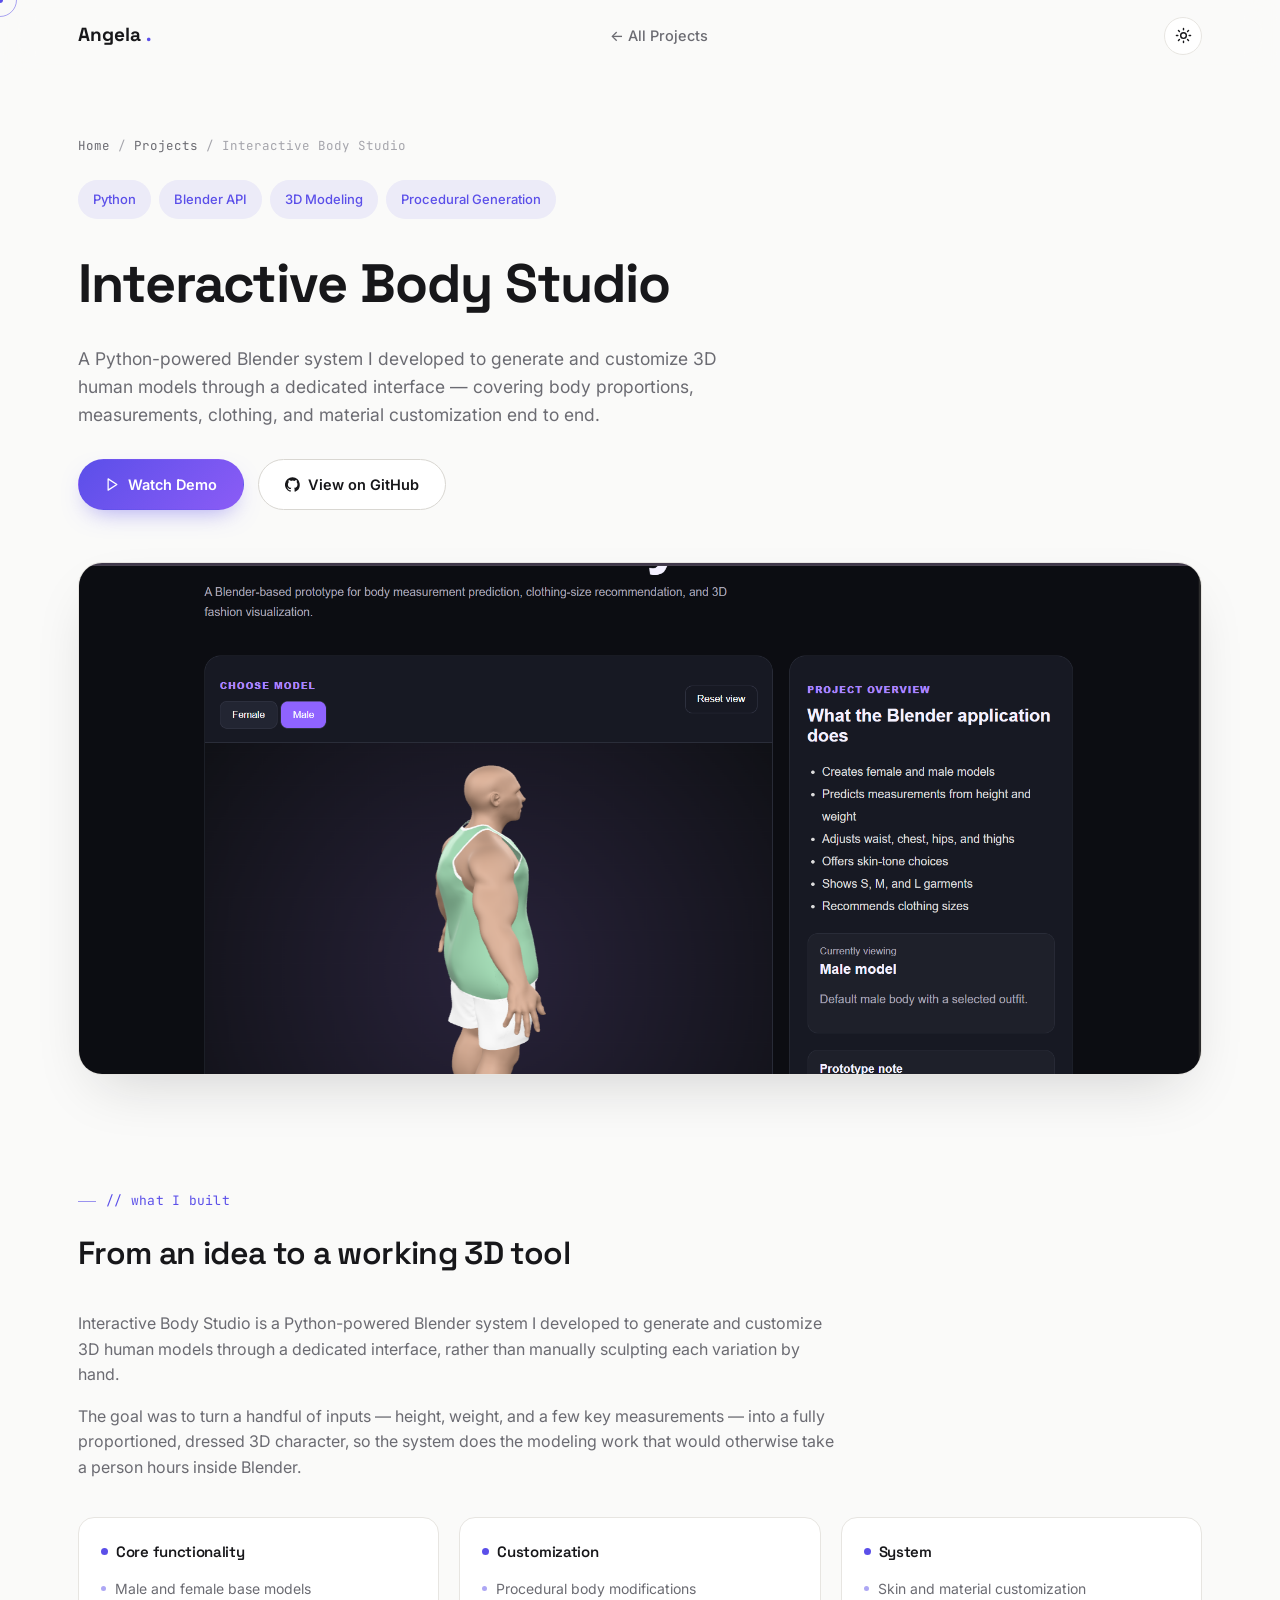
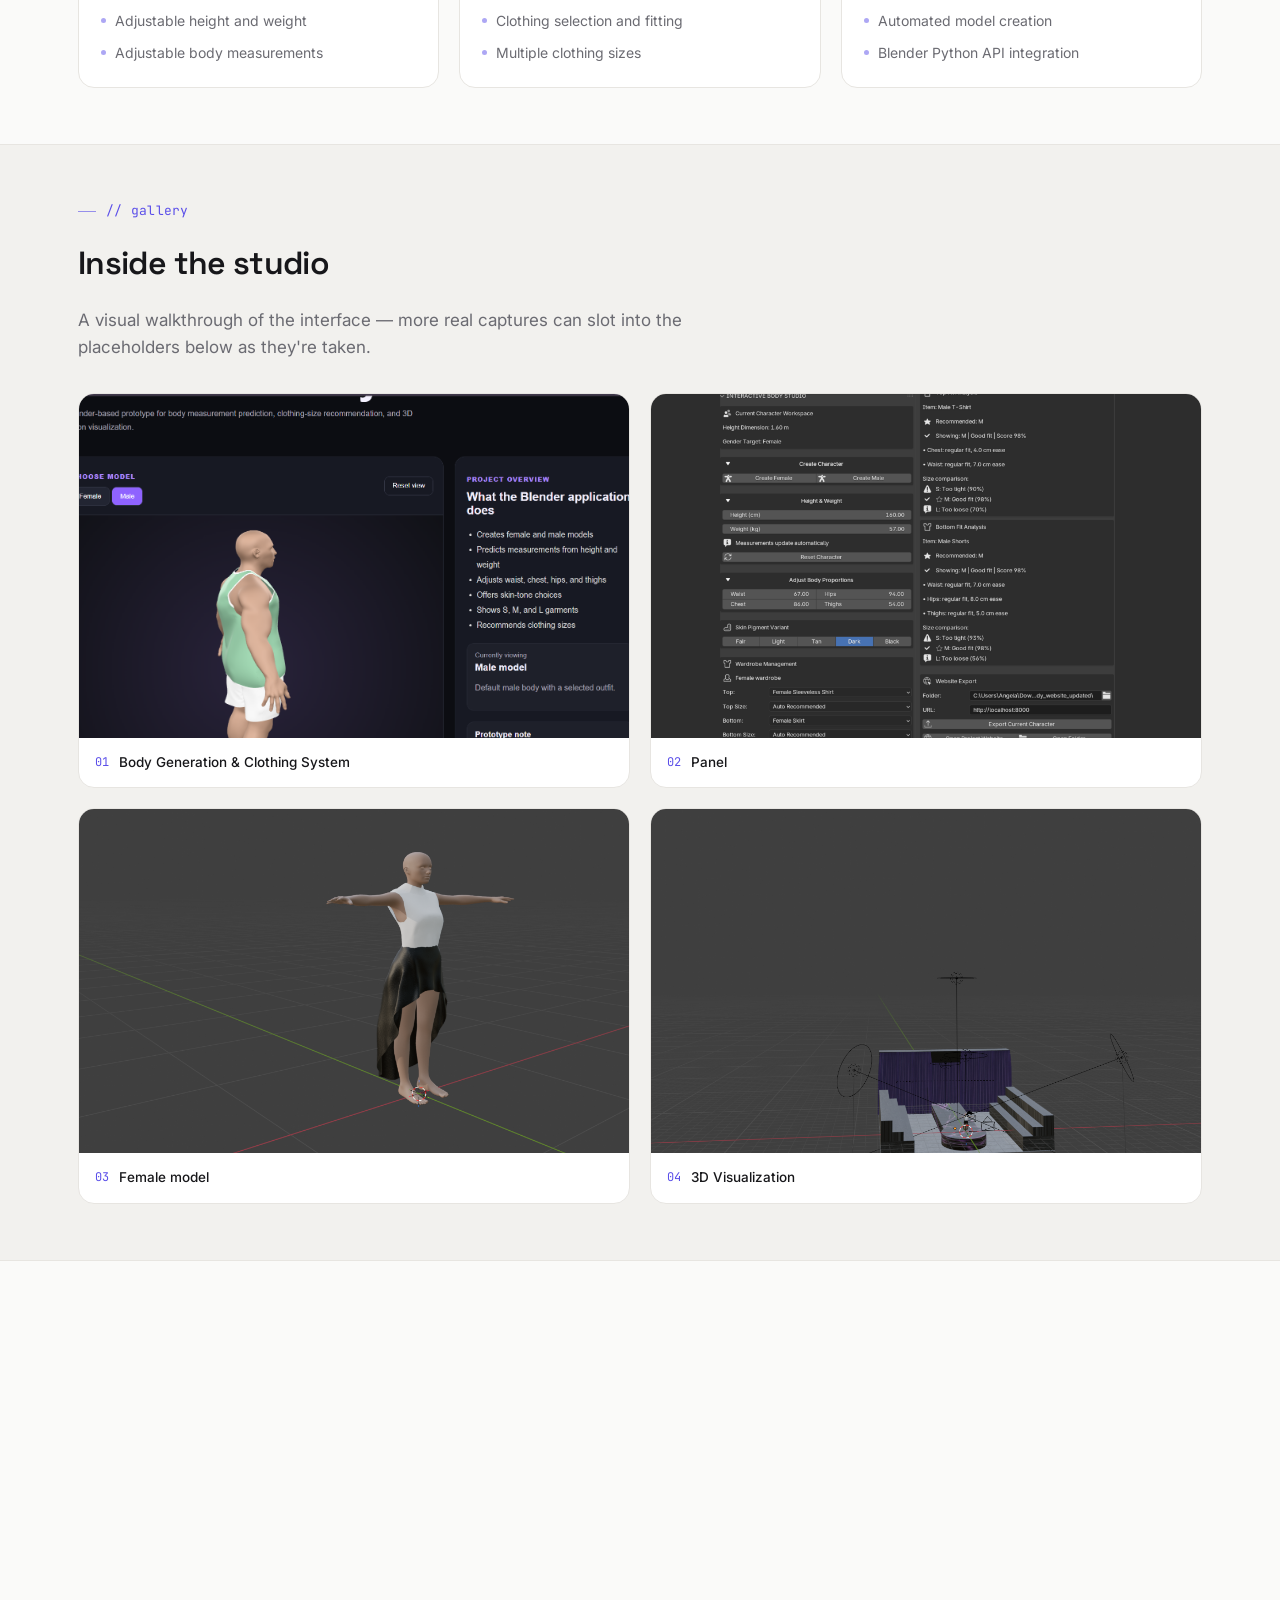
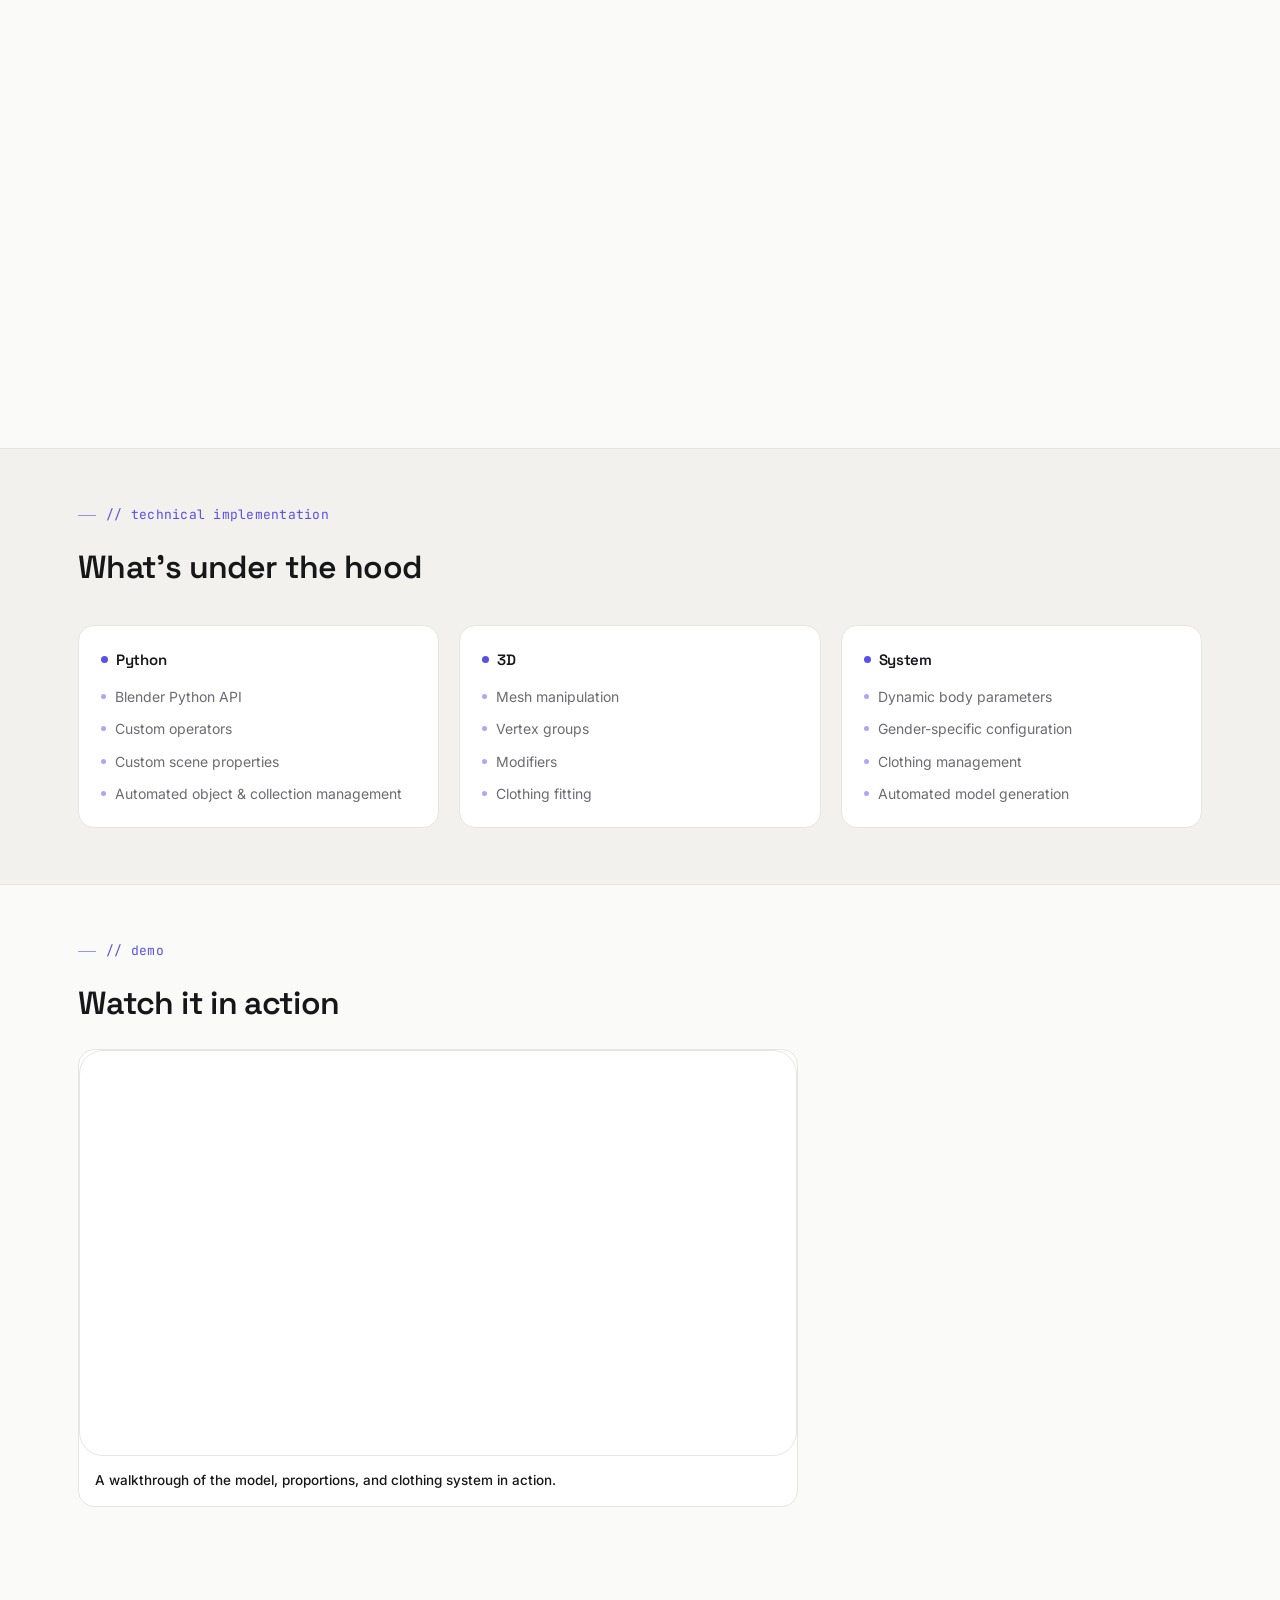
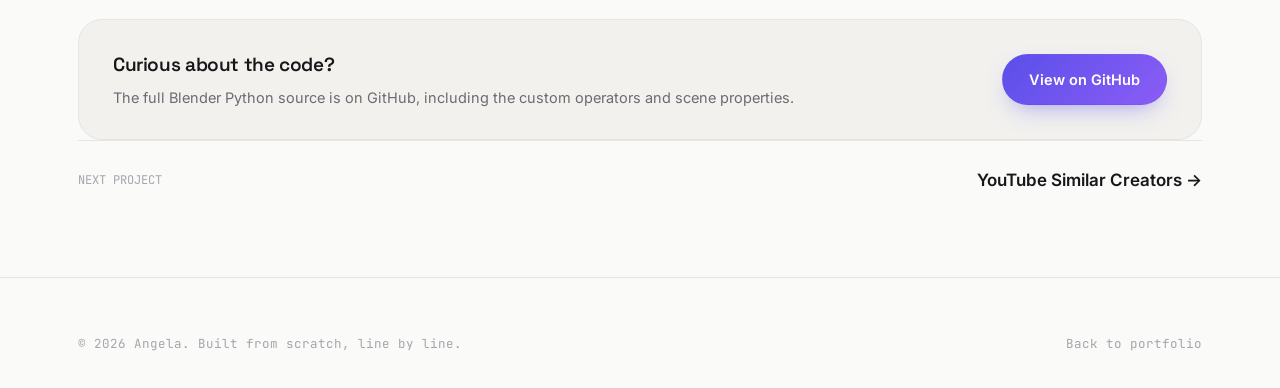
==== commit ced1f7cf: "Initial Commit" ====
--- a/body-studio-case-study.html
+++ b/body-studio-case-study.html
@@ -21,9 +21,9 @@
 
 <header id="site-header">
   <div class="wrap nav-inner">
-    <a href="angela-portfolio.html#home" class="logo">Angela<span class="dot mono">.</span></a>
+    <a href="index.html#home" class="logo">Angela<span class="dot mono">.</span></a>
     <nav class="nav-links" id="nav-links" style="position:static; flex-direction:row; background:none; border:none; padding:0; transform:none; opacity:1; visibility:visible;">
-      <a href="angela-portfolio.html#projects">&larr; All Projects</a>
+      <a href="index.html#projects">&larr; All Projects</a>
     </nav>
     <div class="nav-actions">
       <button class="icon-btn" id="theme-toggle" aria-label="Toggle dark mode">
@@ -40,8 +40,8 @@
   <section class="case-hero">
     <div class="wrap">
       <div class="breadcrumb reveal in">
-        <a href="angela-portfolio.html#home">Home</a><span>/</span>
-        <a href="angela-portfolio.html#projects">Projects</a><span>/</span>
+        <a href="index.html#home">Home</a><span>/</span>
+        <a href="index.html#projects">Projects</a><span>/</span>
         <span>Interactive Body Studio</span>
       </div>
       <div class="case-tagrow reveal in">
@@ -119,16 +119,16 @@
           <div class="cap"><span class="idx mono">01</span><span class="txt">Body Generation &amp; Clothing System</span></div>
         </div>
         <div class="gallery-item placeholder reveal">
-          <div class="ph"><svg viewBox="0 0 24 24" fill="none" stroke="currentColor" stroke-width="1.5" stroke-linecap="round"><rect x="3" y="3" width="18" height="18" rx="2"/><circle cx="9" cy="9" r="2"/><path d="m21 15-5-5L5 21"/></svg></div>
-          <div class="cap"><span class="idx mono">02</span><span class="txt">Measurements — add a screenshot</span></div>
+          <img src="assets/panel.png" alt="Male model with adjustable outfit shown in the Interactive Body Studio panel" loading="lazy">
+          <div class="cap"><span class="idx mono">02</span><span class="txt">Panel</span></div>
         </div>
         <div class="gallery-item placeholder reveal">
-          <div class="ph"><svg viewBox="0 0 24 24" fill="none" stroke="currentColor" stroke-width="1.5" stroke-linecap="round"><rect x="3" y="3" width="18" height="18" rx="2"/><circle cx="9" cy="9" r="2"/><path d="m21 15-5-5L5 21"/></svg></div>
-          <div class="cap"><span class="idx mono">03</span><span class="txt">Female model — add a screenshot</span></div>
+          <img src="assets/female_model.png" alt="Male model with adjustable outfit shown in the Interactive Body Studio panel" loading="lazy">
+          <div class="cap"><span class="idx mono">03</span><span class="txt">Female model</span></div>
         </div>
         <div class="gallery-item placeholder reveal">
-          <div class="ph"><svg viewBox="0 0 24 24" fill="none" stroke="currentColor" stroke-width="1.5" stroke-linecap="round"><rect x="3" y="3" width="18" height="18" rx="2"/><circle cx="9" cy="9" r="2"/><path d="m21 15-5-5L5 21"/></svg></div>
-          <div class="cap"><span class="idx mono">04</span><span class="txt">3D Visualization — add a screenshot</span></div>
+          <img src="assets/3d_visualization.png" alt="Male model with adjustable outfit shown in the Interactive Body Studio panel" loading="lazy">
+          <div class="cap"><span class="idx mono">04</span><span class="txt">3D Visualization</span></div>
         </div>
       </div>
     </div>
@@ -195,7 +195,6 @@
             <li>Mesh manipulation</li>
             <li>Vertex groups</li>
             <li>Modifiers</li>
-            <li>Shape keys</li>
             <li>Clothing fitting</li>
           </ul>
         </div>
@@ -253,7 +252,7 @@
   <div class="wrap">
     <div class="footer-bottom" style="border-top:none; padding-top:0;">
       <span>&copy; <span id="year"></span> Angela. Built from scratch, line by line.</span>
-      <a href="angela-portfolio.html#home">Back to portfolio</a>
+      <a href="index.html#home">Back to portfolio</a>
     </div>
   </div>
 </footer>
